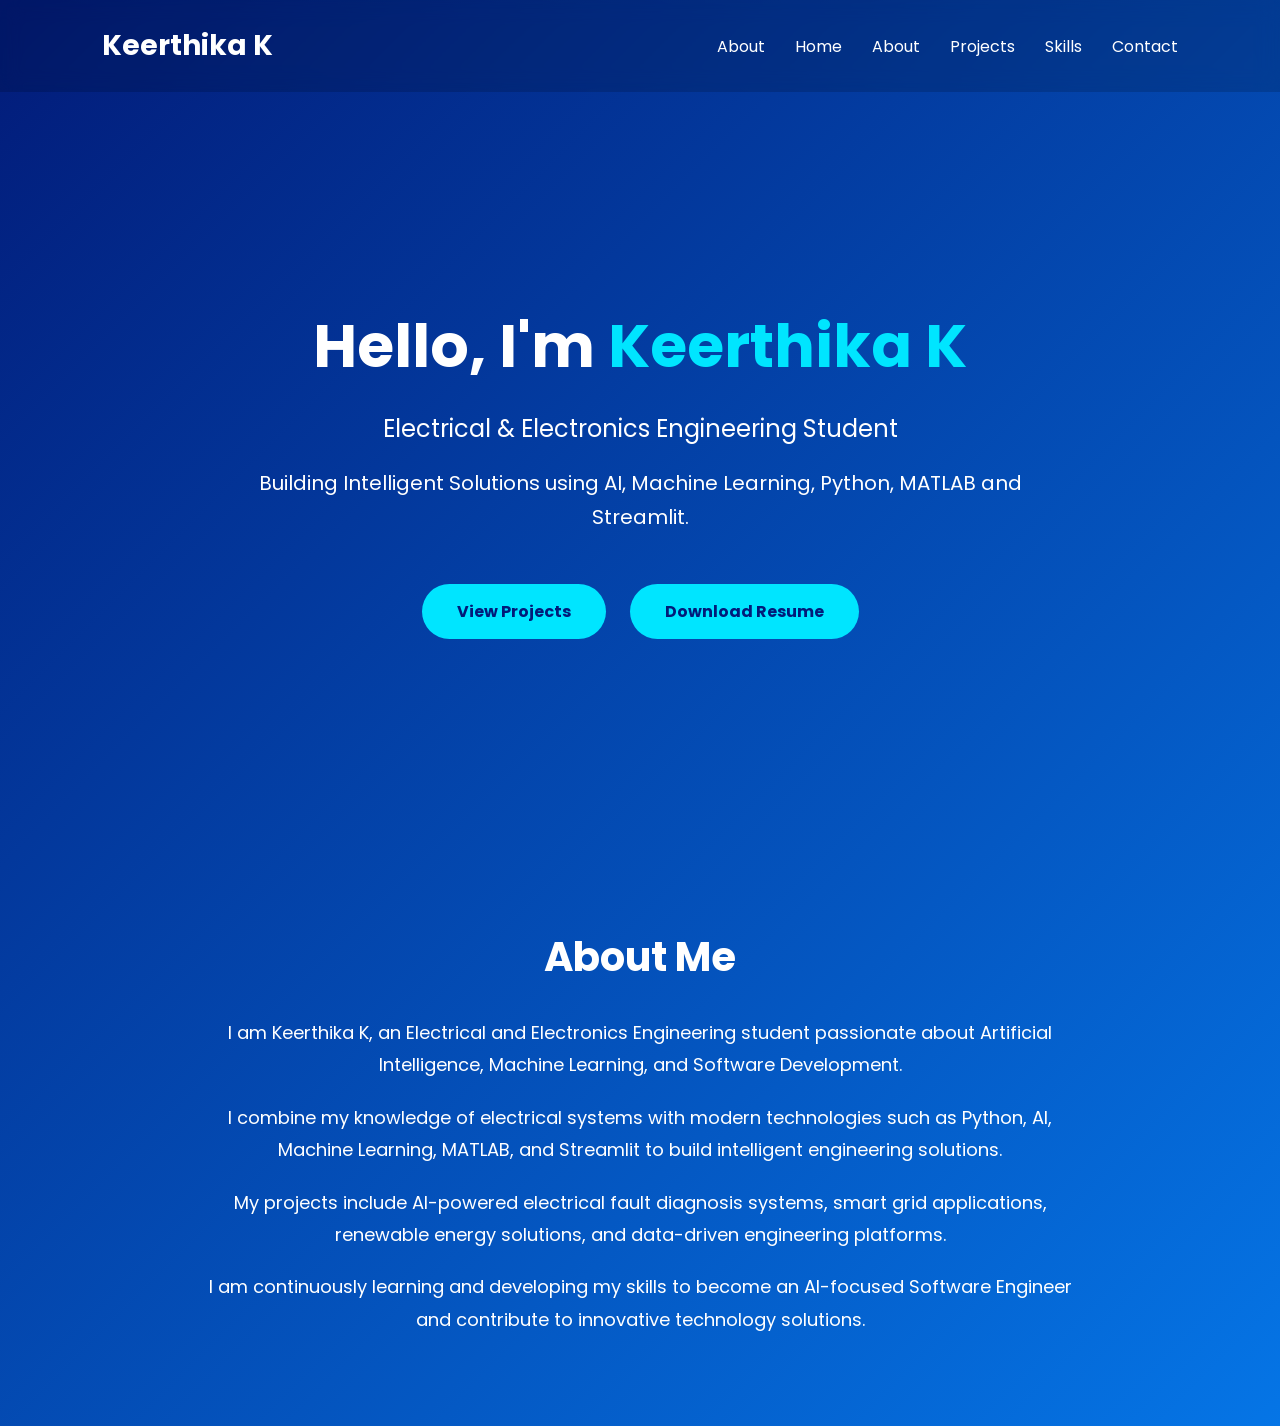
==== index.html @ fed1f384 "Updated portfolio website" ====
<!DOCTYPE html>
<html lang="en">
<head>
    <meta charset="UTF-8">
    <meta name="viewport" content="width=device-width, initial-scale=1.0">
    <title>Keerthika K | Portfolio</title>

    <link rel="stylesheet" href="style.css">

    <link rel="preconnect" href="https://fonts.googleapis.com">
    <link rel="preconnect" href="https://fonts.gstatic.com" crossorigin>

    <link href="https://fonts.googleapis.com/css2?family=Poppins:wght@300;400;600;700&display=swap" rel="stylesheet">

</head>

<body>

<nav>

<div class="logo">

Keerthika K

</div>

<ul>
<li><a href="#about">About</a></li>

<li><a href="#">Home</a></li>

<li><a href="#">About</a></li>

<li><a href="#">Projects</a></li>

<li><a href="#">Skills</a></li>

<li><a href="#">Contact</a></li>

</ul>

</nav>


<section class="hero">

<div class="hero-text">

<h1>Hello, I'm <span>Keerthika K</span></h1>

<h2>Electrical & Electronics Engineering Student</h2>

<p>

Building Intelligent Solutions using AI, Machine Learning,
Python, MATLAB and Streamlit.

</p>

<div class="buttons">

<a href="#">View Projects</a>

<a href="#">Download Resume</a>

</div>

</div>

</section>
<section id="about">
    <div class="about-container">

        <h2>About Me</h2>

        <p>
            I am Keerthika K, an Electrical and Electronics Engineering student
            passionate about Artificial Intelligence, Machine Learning, and Software Development.
        </p>

        <p>
            I combine my knowledge of electrical systems with modern technologies
            such as Python, AI, Machine Learning, MATLAB, and Streamlit to build
            intelligent engineering solutions.
        </p>

        <p>
            My projects include AI-powered electrical fault diagnosis systems,
            smart grid applications, renewable energy solutions, and data-driven
            engineering platforms.
        </p>

        <p>
            I am continuously learning and developing my skills to become an
            AI-focused Software Engineer and contribute to innovative technology solutions.
        </p>

    </div>
</section>

<script src="script.js"></script>

</body>

</html>
---- style.css ----
*{
    margin:0;
    padding:0;
    box-sizing:border-box;
    font-family:'Poppins',sans-serif;
}

body{
    background:linear-gradient(135deg,#021B79,#0575E6);
    color:white;
    min-height:100vh;
}
#about {
    padding: 70px 10%;
    text-align: center;
}

#about h2 {
    font-size: 40px;
    margin-bottom: 30px;
}

.about-container p {
    max-width: 900px;
    margin: 20px auto;
    font-size: 18px;
    line-height: 1.8;
}

/* Navigation */

nav{
    display:flex;
    justify-content:space-between;
    align-items:center;
    padding:25px 8%;
    position:sticky;
    top:0;
    background:rgba(0,0,0,0.15);
    backdrop-filter:blur(10px);
}

.logo{
    font-size:28px;
    font-weight:700;
    color:#ffffff;
}

nav ul{
    display:flex;
    list-style:none;
}

nav ul li{
    margin-left:30px;
}

nav ul li a{
    text-decoration:none;
    color:white;
    transition:.3s;
}

nav ul li a:hover{
    color:#00e5ff;
}

/* Hero Section */

.hero{
    display:flex;
    justify-content:center;
    align-items:center;
    text-align:center;
    height:85vh;
    padding:30px;
}

.hero-text{
    max-width:800px;
}

.hero h1{
    font-size:60px;
    margin-bottom:20px;
}

.hero span{
    color:#00e5ff;
}

.hero h2{
    font-weight:400;
    margin-bottom:20px;
}

.hero p{
    font-size:20px;
    line-height:1.7;
    margin-bottom:40px;
}

.buttons a{
    display:inline-block;
    margin:10px;
    padding:15px 35px;
    border-radius:40px;
    background:#00e5ff;
    color:#021B79;
    text-decoration:none;
    font-weight:bold;
    transition:.3s;
}

.buttons a:hover{
    transform:translateY(-5px);
    box-shadow:0 10px 25px rgba(0,229,255,.4);
}

/* Responsive */

@media(max-width:768px){

nav{
flex-direction:column;
}

nav ul{
margin-top:20px;
}

.hero h1{
font-size:40px;
}

.hero p{
font-size:18px;
}

}
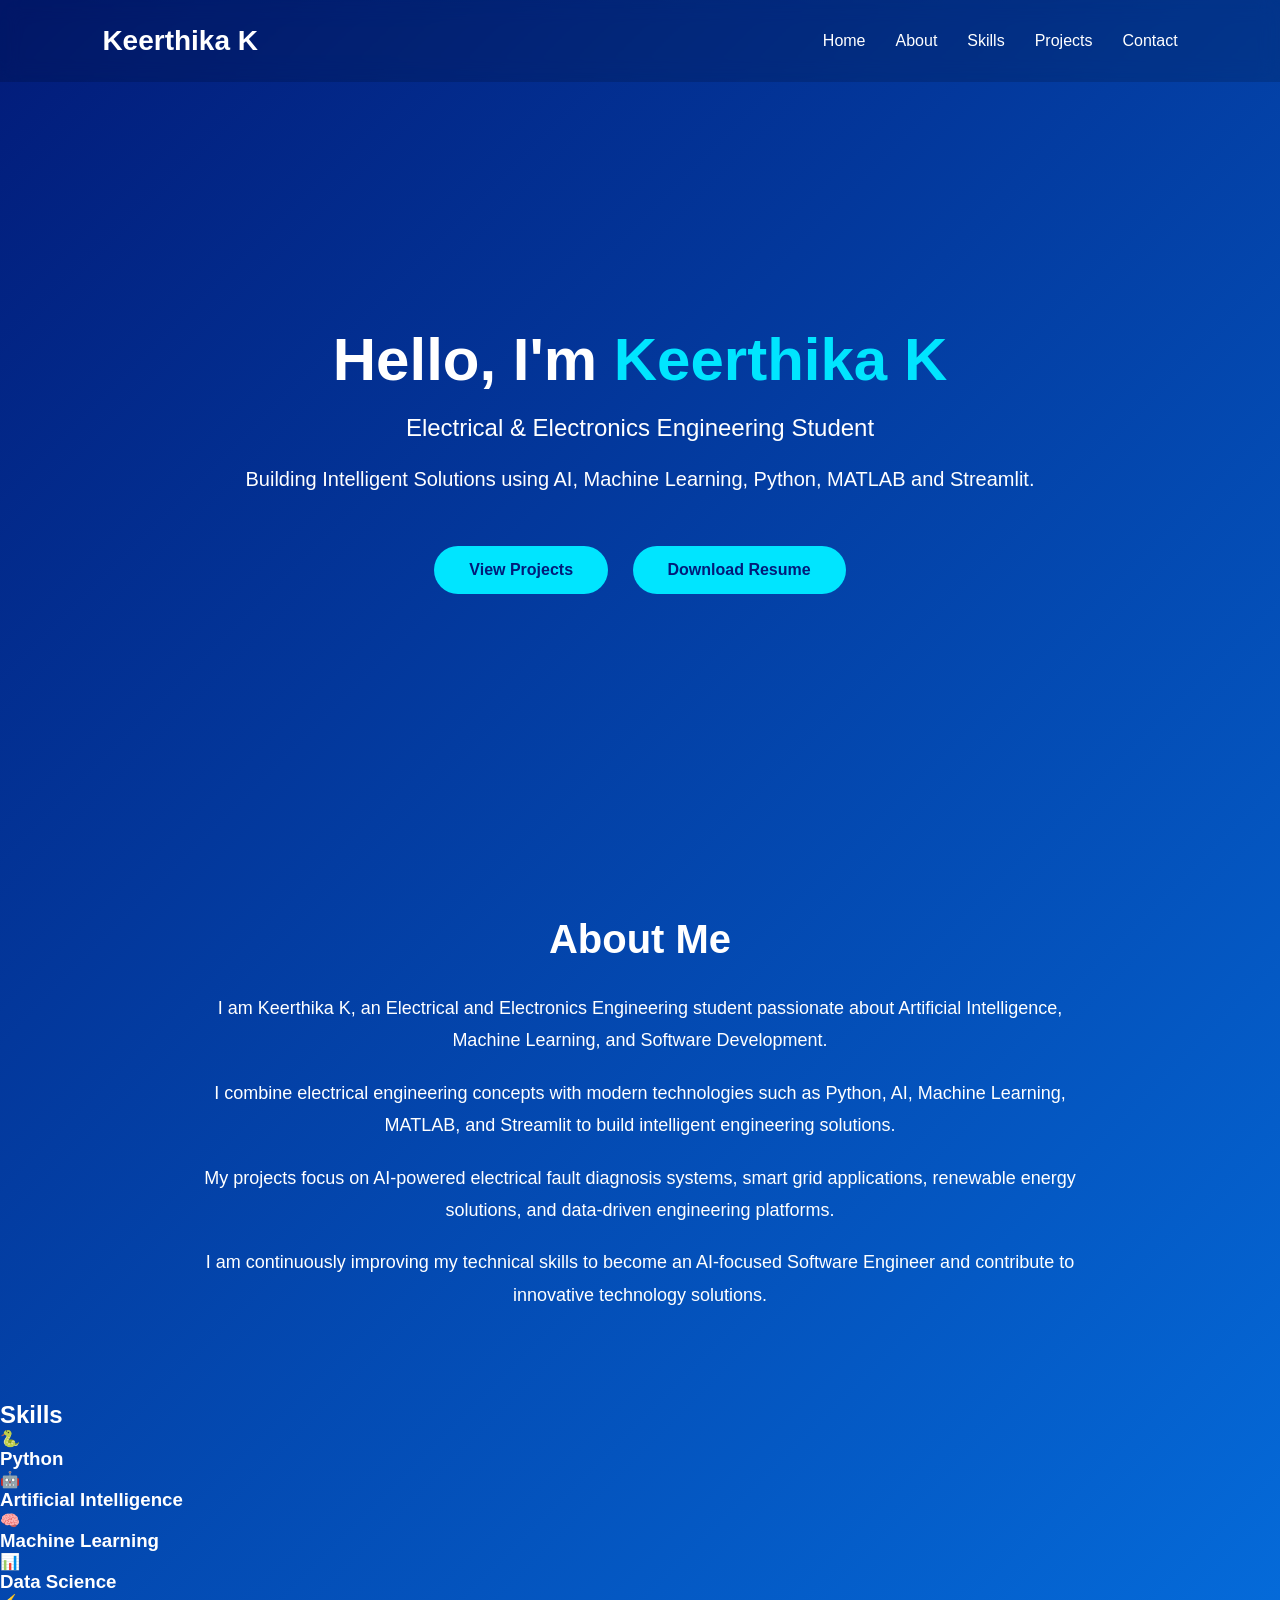
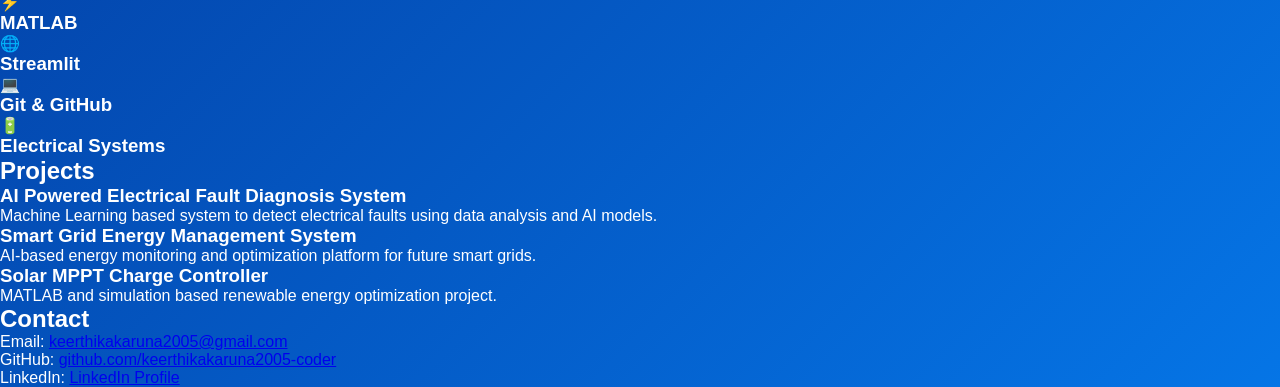
==== commit fa2f4fb8: "Added skills projects and contact sections" ====
--- a/index.html
+++ b/index.html
@@ -1,48 +1,44 @@
 <!DOCTYPE html>
 <html lang="en">
+
 <head>
-    <meta charset="UTF-8">
-    <meta name="viewport" content="width=device-width, initial-scale=1.0">
-    <title>Keerthika K | Portfolio</title>
-
-    <link rel="stylesheet" href="style.css">
-
-    <link rel="preconnect" href="https://fonts.googleapis.com">
-    <link rel="preconnect" href="https://fonts.gstatic.com" crossorigin>
-
-    <link href="https://fonts.googleapis.com/css2?family=Poppins:wght@300;400;600;700&display=swap" rel="stylesheet">
+<meta charset="UTF-8">
+<meta name="viewport" content="width=device-width, initial-scale=1.0">
+
+<title>Keerthika K | AI & Electrical Engineer</title>
+
+<link rel="stylesheet" href="style.css">
 
 </head>
 
+
 <body>
 
+<!-- Navigation -->
+
+<header>
+
 <nav>
 
-<div class="logo">
-
-Keerthika K
-
-</div>
+<h2 class="logo">Keerthika K</h2>
 
 <ul>
+<li><a href="#home">Home</a></li>
 <li><a href="#about">About</a></li>
-
-<li><a href="#">Home</a></li>
-
-<li><a href="#">About</a></li>
-
-<li><a href="#">Projects</a></li>
-
-<li><a href="#">Skills</a></li>
-
-<li><a href="#">Contact</a></li>
-
+<li><a href="#skills">Skills</a></li>
+<li><a href="#projects">Projects</a></li>
+<li><a href="#contact">Contact</a></li>
 </ul>
 
 </nav>
 
-
-<section class="hero">
+</header>
+
+
+
+<!-- Home Section -->
+
+<section id="home" class="hero">
 
 <div class="hero-text">
 
@@ -51,15 +47,14 @@
 <h2>Electrical & Electronics Engineering Student</h2>
 
 <p>
-
 Building Intelligent Solutions using AI, Machine Learning,
 Python, MATLAB and Streamlit.
-
-</p>
+</p>
+
 
 <div class="buttons">
 
-<a href="#">View Projects</a>
+<a href="#projects">View Projects</a>
 
 <a href="#">Download Resume</a>
 
@@ -68,38 +63,219 @@
 </div>
 
 </section>
+
+
+
+
+<!-- About Section -->
+
 <section id="about">
-    <div class="about-container">
-
-        <h2>About Me</h2>
-
-        <p>
-            I am Keerthika K, an Electrical and Electronics Engineering student
-            passionate about Artificial Intelligence, Machine Learning, and Software Development.
-        </p>
-
-        <p>
-            I combine my knowledge of electrical systems with modern technologies
-            such as Python, AI, Machine Learning, MATLAB, and Streamlit to build
-            intelligent engineering solutions.
-        </p>
-
-        <p>
-            My projects include AI-powered electrical fault diagnosis systems,
-            smart grid applications, renewable energy solutions, and data-driven
-            engineering platforms.
-        </p>
-
-        <p>
-            I am continuously learning and developing my skills to become an
-            AI-focused Software Engineer and contribute to innovative technology solutions.
-        </p>
-
-    </div>
-</section>
+
+<div class="about-container">
+
+<h2>About Me</h2>
+
+
+<p>
+I am Keerthika K, an Electrical and Electronics Engineering student
+passionate about Artificial Intelligence, Machine Learning, and Software Development.
+</p>
+
+
+<p>
+I combine electrical engineering concepts with modern technologies
+such as Python, AI, Machine Learning, MATLAB, and Streamlit to build
+intelligent engineering solutions.
+</p>
+
+
+<p>
+My projects focus on AI-powered electrical fault diagnosis systems,
+smart grid applications, renewable energy solutions, and data-driven
+engineering platforms.
+</p>
+
+
+<p>
+I am continuously improving my technical skills to become an
+AI-focused Software Engineer and contribute to innovative technology solutions.
+</p>
+
+
+</div>
+
+</section>
+
+
+
+
+
+<!-- Skills Section -->
+
+<section id="skills">
+
+<h2>Skills</h2>
+
+
+<div class="skill-container">
+
+
+<div class="skill-card">
+🐍
+<h3>Python</h3>
+</div>
+
+
+<div class="skill-card">
+🤖
+<h3>Artificial Intelligence</h3>
+</div>
+
+
+<div class="skill-card">
+🧠
+<h3>Machine Learning</h3>
+</div>
+
+
+<div class="skill-card">
+📊
+<h3>Data Science</h3>
+</div>
+
+
+<div class="skill-card">
+⚡
+<h3>MATLAB</h3>
+</div>
+
+
+<div class="skill-card">
+🌐
+<h3>Streamlit</h3>
+</div>
+
+
+<div class="skill-card">
+💻
+<h3>Git & GitHub</h3>
+</div>
+
+
+<div class="skill-card">
+🔋
+<h3>Electrical Systems</h3>
+</div>
+
+
+</div>
+
+</section>
+
+
+
+
+
+
+<!-- Projects Section -->
+
+<section id="projects">
+
+<h2>Projects</h2>
+
+
+<div class="project-container">
+
+
+<div class="project-card">
+
+<h3>AI Powered Electrical Fault Diagnosis System</h3>
+
+<p>
+Machine Learning based system to detect electrical faults
+using data analysis and AI models.
+</p>
+
+</div>
+
+
+
+<div class="project-card">
+
+<h3>Smart Grid Energy Management System</h3>
+
+<p>
+AI-based energy monitoring and optimization platform
+for future smart grids.
+</p>
+
+</div>
+
+
+
+
+<div class="project-card">
+
+<h3>Solar MPPT Charge Controller</h3>
+
+<p>
+MATLAB and simulation based renewable energy optimization project.
+</p>
+
+</div>
+
+
+</div>
+
+</section>
+
+
+
+
+
+
+
+<!-- Contact Section -->
+
+
+<section id="contact">
+
+
+<h2>Contact</h2>
+
+
+<p>Email:
+<a href="mailto:keerthikakaruna2005@gmail.com">
+keerthikakaruna2005@gmail.com
+</a>
+</p>
+
+
+<p>
+GitHub:
+<a href="https://github.com/keerthikakaruna2005-coder">
+github.com/keerthikakaruna2005-coder
+</a>
+</p>
+
+
+<p>
+LinkedIn:
+<a href="#">
+LinkedIn Profile
+</a>
+</p>
+
+
+</section>
+
+
+
+
 
 <script src="script.js"></script>
 
+
 </body>
 
 </html>
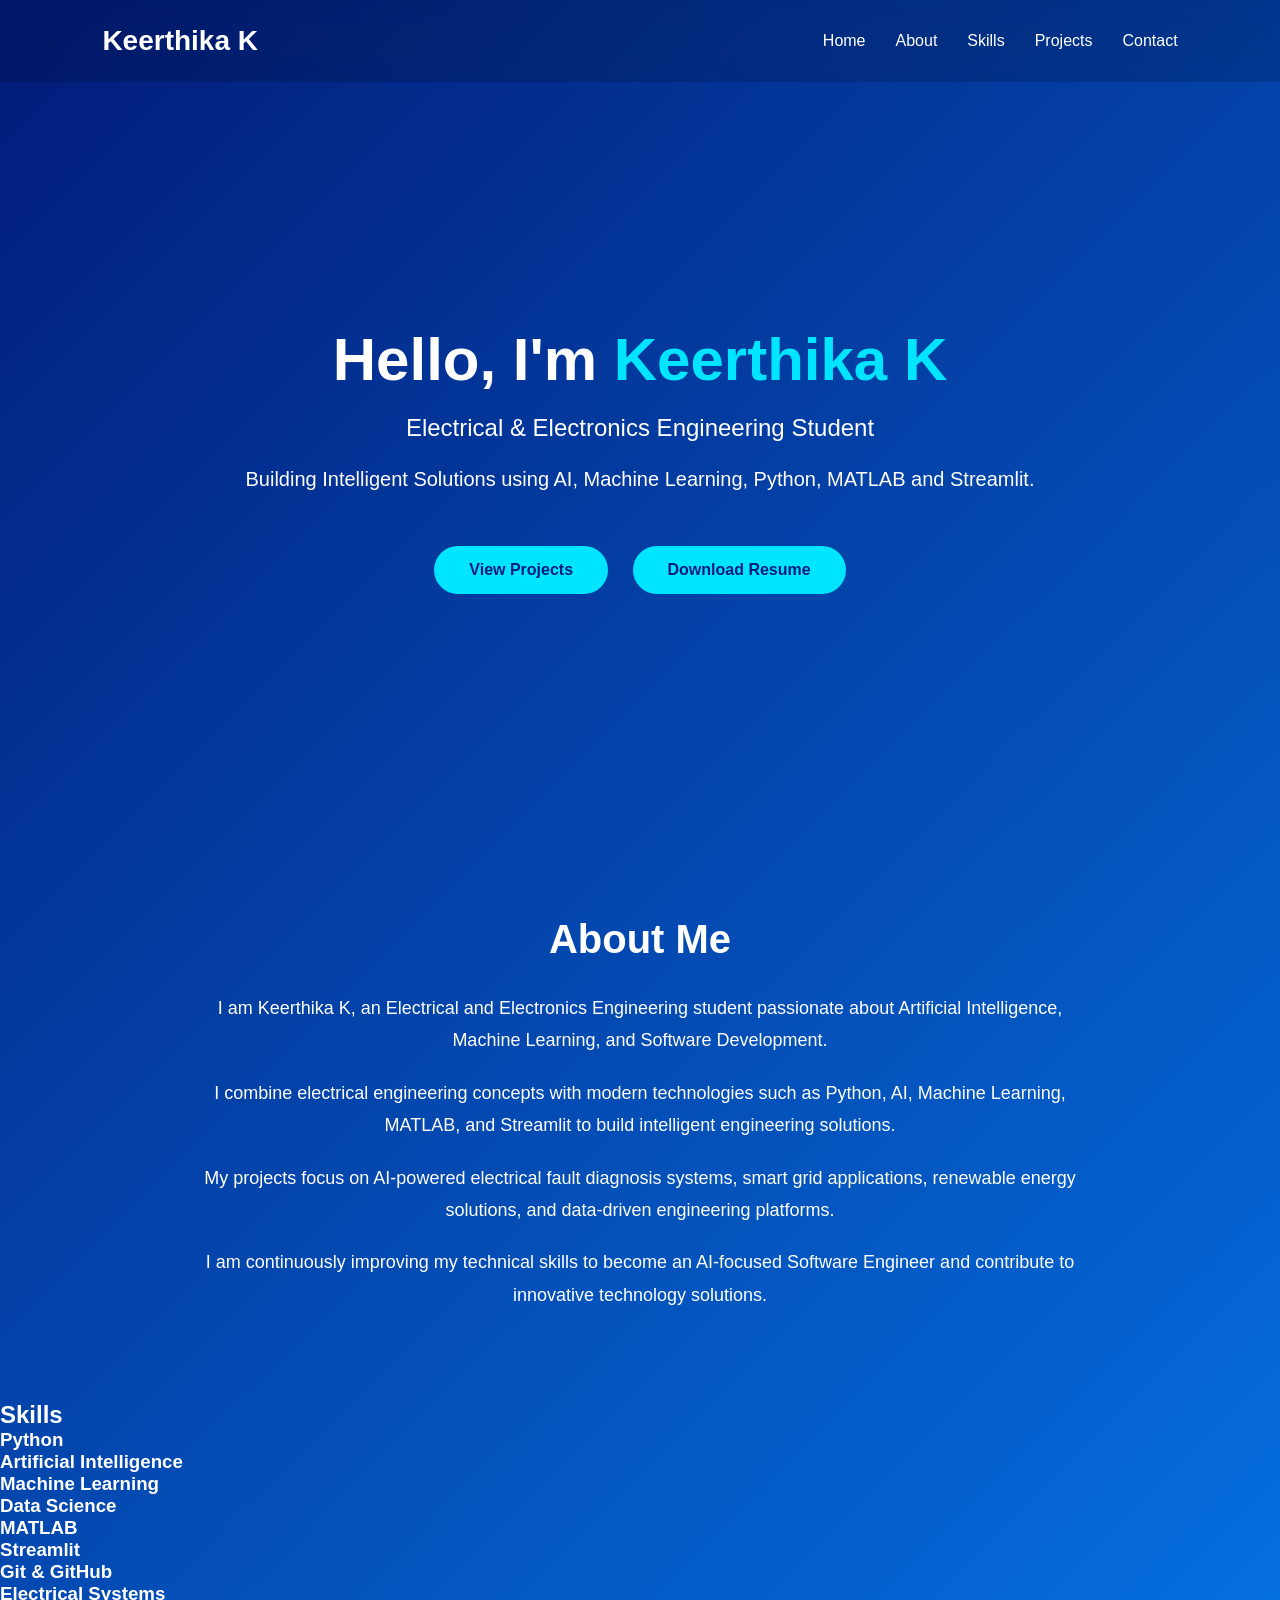
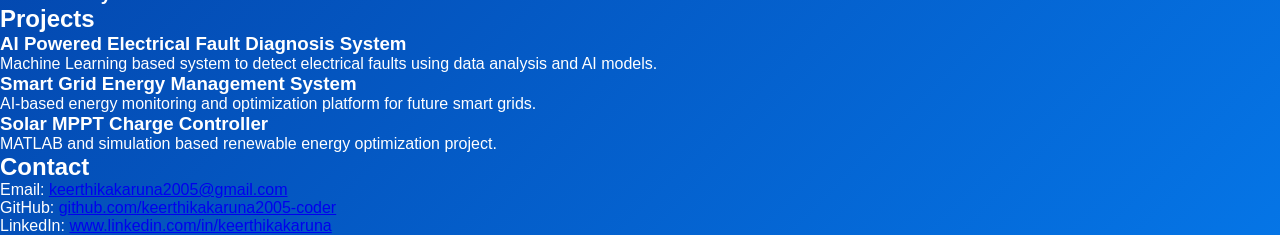
==== commit 2229a610: "Update index.html" ====
--- a/index.html
+++ b/index.html
@@ -121,49 +121,49 @@
 
 
 <div class="skill-card">
-🐍
+
 <h3>Python</h3>
 </div>
 
 
 <div class="skill-card">
-🤖
+
 <h3>Artificial Intelligence</h3>
 </div>
 
 
 <div class="skill-card">
-🧠
+
 <h3>Machine Learning</h3>
 </div>
 
 
 <div class="skill-card">
-📊
+
 <h3>Data Science</h3>
 </div>
 
 
 <div class="skill-card">
-⚡
+
 <h3>MATLAB</h3>
 </div>
 
 
 <div class="skill-card">
-🌐
+
 <h3>Streamlit</h3>
 </div>
 
 
 <div class="skill-card">
-💻
+
 <h3>Git & GitHub</h3>
 </div>
 
 
 <div class="skill-card">
-🔋
+
 <h3>Electrical Systems</h3>
 </div>
 
@@ -261,8 +261,8 @@
 
 <p>
 LinkedIn:
-<a href="#">
-LinkedIn Profile
+<a href="www.linkedin.com/in/keerthikakaruna">
+www.linkedin.com/in/keerthikakaruna
 </a>
 </p>
 
@@ -278,4 +278,4 @@
 
 </body>
 
-</html>+</html>
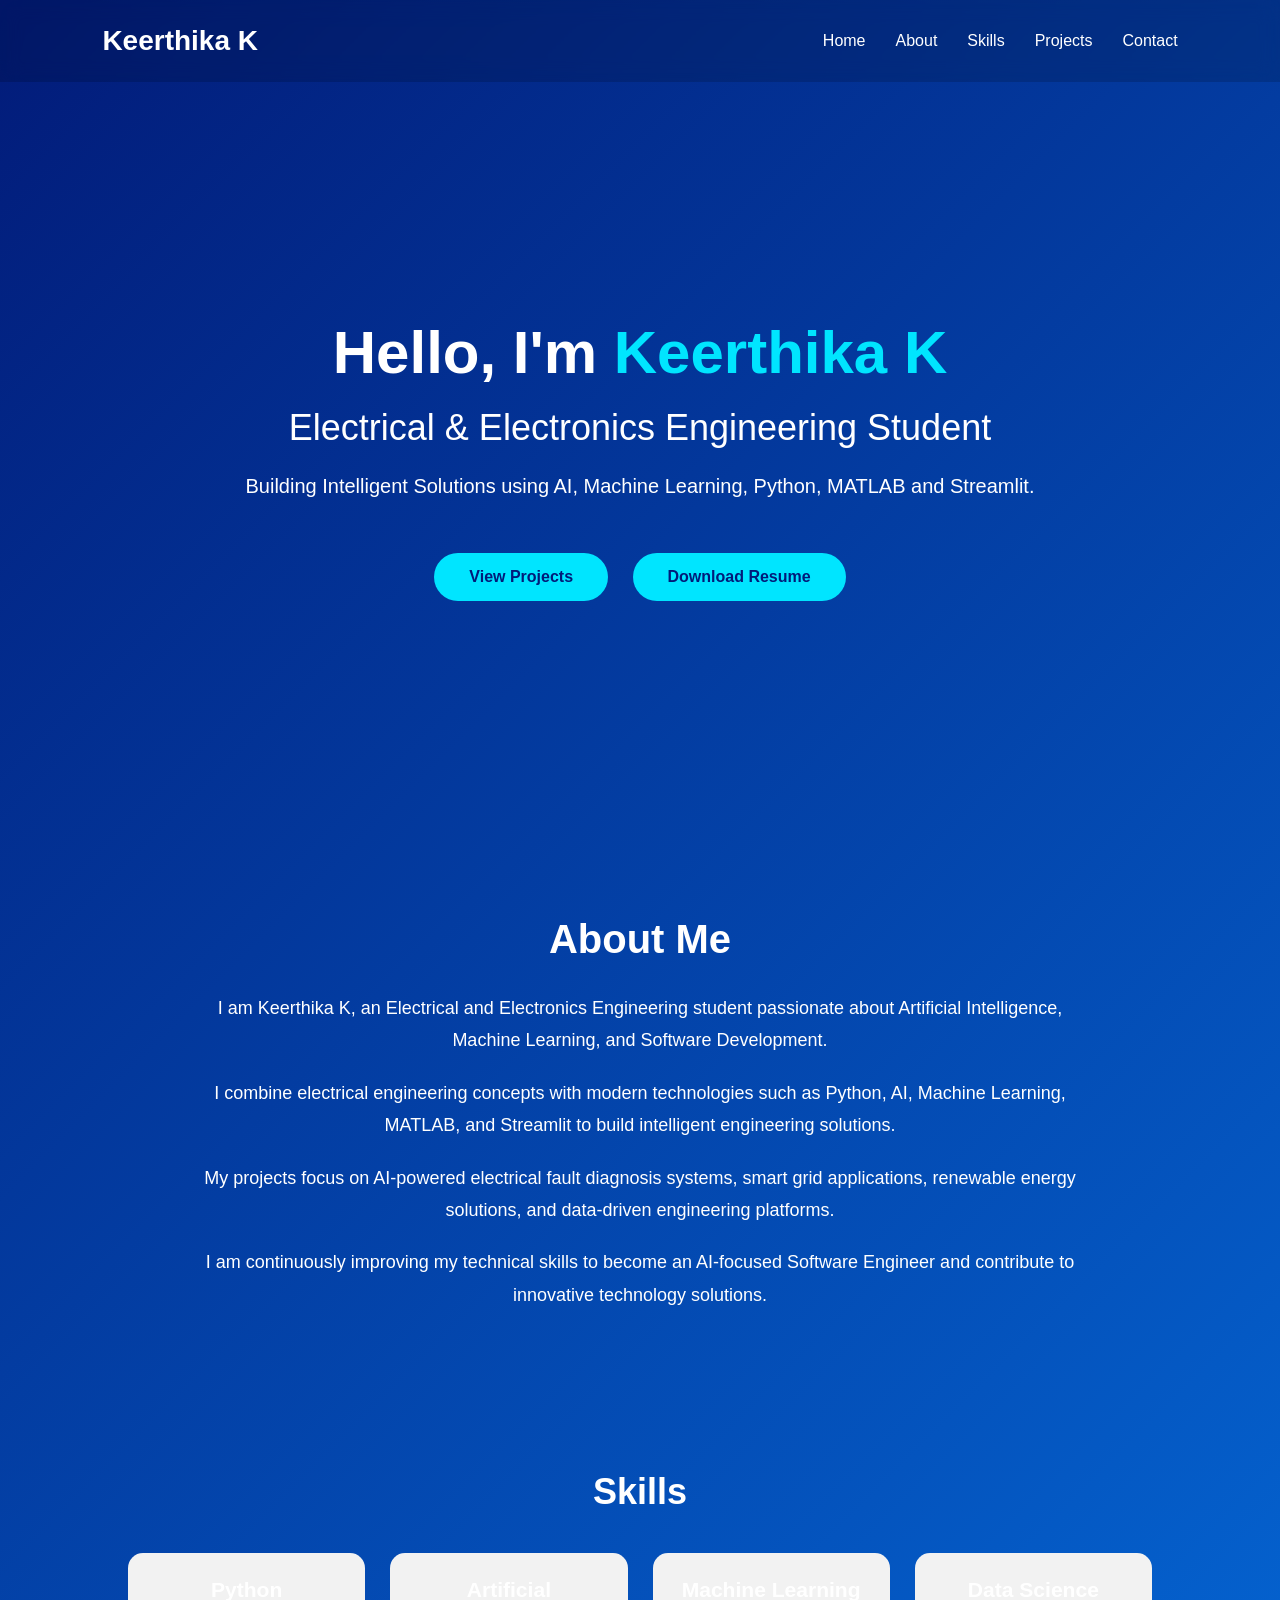
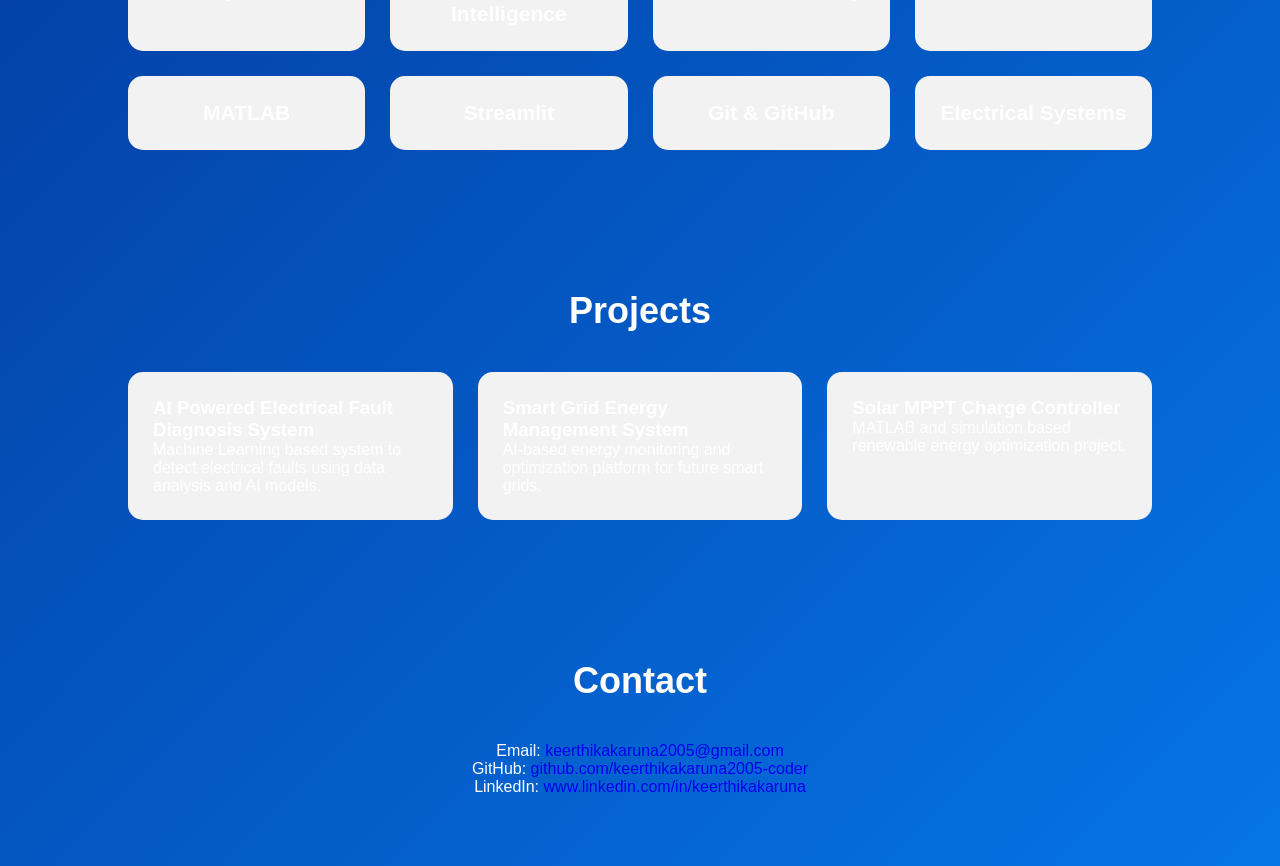
==== commit 3bbc84d4: "Added About page" ====
--- a/index.html
+++ b/index.html
@@ -24,7 +24,7 @@
 
 <ul>
 <li><a href="#home">Home</a></li>
-<li><a href="#about">About</a></li>
+<li><a href="about.html">About</a></li>
 <li><a href="#skills">Skills</a></li>
 <li><a href="#projects">Projects</a></li>
 <li><a href="#contact">Contact</a></li>
--- a/style.css
+++ b/style.css
@@ -137,4 +137,131 @@
 font-size:18px;
 }
 
+}
+/* General Sections */
+
+section {
+    padding: 70px 10%;
+}
+
+section h2 {
+    text-align: center;
+    font-size: 36px;
+    margin-bottom: 40px;
+}
+
+
+/* About Section */
+
+.about-container {
+    max-width: 900px;
+    margin: auto;
+    text-align: center;
+}
+
+.about-container p {
+    line-height: 1.8;
+    font-size: 18px;
+}
+
+
+
+/* Skills Section */
+
+#skills {
+    text-align: center;
+}
+
+
+.skill-container {
+    display: grid;
+    grid-template-columns: repeat(4, 1fr);
+    gap: 25px;
+}
+
+
+.skill-card {
+    padding: 25px;
+    border-radius: 15px;
+    text-align: center;
+    background: #f2f2f2;
+    font-size: 18px;
+    transition: 0.3s;
+}
+
+
+.skill-card:hover {
+    transform: translateY(-10px);
+}
+
+
+
+/* Projects Section */
+
+
+.project-container {
+
+    display: grid;
+    grid-template-columns: repeat(3, 1fr);
+    gap: 25px;
+
+}
+
+
+.project-card {
+
+    padding: 25px;
+    border-radius: 15px;
+    background: #f2f2f2;
+    transition: 0.3s;
+
+}
+
+
+.project-card:hover {
+
+    transform: translateY(-10px);
+
+}
+
+
+
+/* Contact */
+
+
+#contact {
+
+    text-align: center;
+
+}
+
+
+#contact a {
+
+    text-decoration: none;
+
+}
+.page{
+
+padding:80px 10%;
+text-align:center;
+
+}
+
+
+.page h1{
+
+font-size:40px;
+margin-bottom:30px;
+
+}
+
+
+.page p{
+
+max-width:900px;
+margin:20px auto;
+font-size:18px;
+line-height:1.8;
+
 }
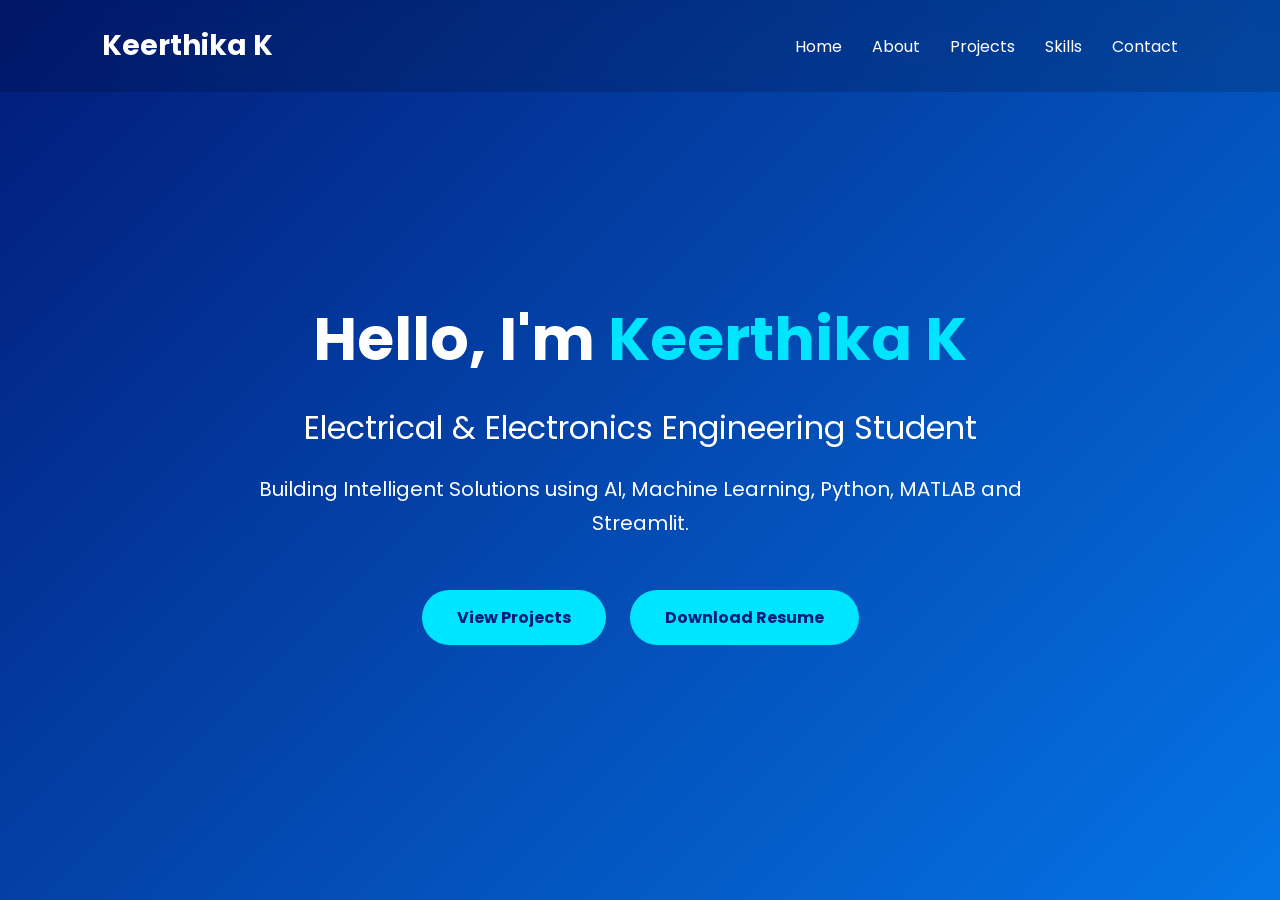
==== commit b45c7d37: "Update index.html" ====
--- a/index.html
+++ b/index.html
@@ -1,44 +1,45 @@
 <!DOCTYPE html>
 <html lang="en">
+<head>
+    <meta charset="UTF-8">
+    <meta name="viewport" content="width=device-width, initial-scale=1.0">
+    <title>Keerthika K | Portfolio</title>
 
-<head>
-<meta charset="UTF-8">
-<meta name="viewport" content="width=device-width, initial-scale=1.0">
+    <link rel="stylesheet" href="style.css">
 
-<title>Keerthika K | AI & Electrical Engineer</title>
+    <link rel="preconnect" href="https://fonts.googleapis.com">
+    <link rel="preconnect" href="https://fonts.gstatic.com" crossorigin>
 
-<link rel="stylesheet" href="style.css">
+    <link href="https://fonts.googleapis.com/css2?family=Poppins:wght@300;400;600;700&display=swap" rel="stylesheet">
 
 </head>
 
-
 <body>
-
-<!-- Navigation -->
-
-<header>
 
 <nav>
 
-<h2 class="logo">Keerthika K</h2>
+<div class="logo">
+
+Keerthika K
+
+</div>
 
 <ul>
-<li><a href="#home">Home</a></li>
+
+<li><a href="#">Home</a></li>
+
 <li><a href="about.html">About</a></li>
-<li><a href="#skills">Skills</a></li>
-<li><a href="#projects">Projects</a></li>
-<li><a href="#contact">Contact</a></li>
+
+<li><a href="projects.html">Projects</a></li>
+<li><a href="skills.html">Skills</a></li>
+<li><a href="contact.html">Contact</a></li>
+
 </ul>
 
 </nav>
 
-</header>
 
-
-
-<!-- Home Section -->
-
-<section id="home" class="hero">
+<section class="hero">
 
 <div class="hero-text">
 
@@ -47,14 +48,15 @@
 <h2>Electrical & Electronics Engineering Student</h2>
 
 <p>
+
 Building Intelligent Solutions using AI, Machine Learning,
 Python, MATLAB and Streamlit.
+
 </p>
-
 
 <div class="buttons">
 
-<a href="#projects">View Projects</a>
+<a href="#">View Projects</a>
 
 <a href="#">Download Resume</a>
 
@@ -64,217 +66,7 @@
 
 </section>
 
-
-
-
-<!-- About Section -->
-
-<section id="about">
-
-<div class="about-container">
-
-<h2>About Me</h2>
-
-
-<p>
-I am Keerthika K, an Electrical and Electronics Engineering student
-passionate about Artificial Intelligence, Machine Learning, and Software Development.
-</p>
-
-
-<p>
-I combine electrical engineering concepts with modern technologies
-such as Python, AI, Machine Learning, MATLAB, and Streamlit to build
-intelligent engineering solutions.
-</p>
-
-
-<p>
-My projects focus on AI-powered electrical fault diagnosis systems,
-smart grid applications, renewable energy solutions, and data-driven
-engineering platforms.
-</p>
-
-
-<p>
-I am continuously improving my technical skills to become an
-AI-focused Software Engineer and contribute to innovative technology solutions.
-</p>
-
-
-</div>
-
-</section>
-
-
-
-
-
-<!-- Skills Section -->
-
-<section id="skills">
-
-<h2>Skills</h2>
-
-
-<div class="skill-container">
-
-
-<div class="skill-card">
-
-<h3>Python</h3>
-</div>
-
-
-<div class="skill-card">
-
-<h3>Artificial Intelligence</h3>
-</div>
-
-
-<div class="skill-card">
-
-<h3>Machine Learning</h3>
-</div>
-
-
-<div class="skill-card">
-
-<h3>Data Science</h3>
-</div>
-
-
-<div class="skill-card">
-
-<h3>MATLAB</h3>
-</div>
-
-
-<div class="skill-card">
-
-<h3>Streamlit</h3>
-</div>
-
-
-<div class="skill-card">
-
-<h3>Git & GitHub</h3>
-</div>
-
-
-<div class="skill-card">
-
-<h3>Electrical Systems</h3>
-</div>
-
-
-</div>
-
-</section>
-
-
-
-
-
-
-<!-- Projects Section -->
-
-<section id="projects">
-
-<h2>Projects</h2>
-
-
-<div class="project-container">
-
-
-<div class="project-card">
-
-<h3>AI Powered Electrical Fault Diagnosis System</h3>
-
-<p>
-Machine Learning based system to detect electrical faults
-using data analysis and AI models.
-</p>
-
-</div>
-
-
-
-<div class="project-card">
-
-<h3>Smart Grid Energy Management System</h3>
-
-<p>
-AI-based energy monitoring and optimization platform
-for future smart grids.
-</p>
-
-</div>
-
-
-
-
-<div class="project-card">
-
-<h3>Solar MPPT Charge Controller</h3>
-
-<p>
-MATLAB and simulation based renewable energy optimization project.
-</p>
-
-</div>
-
-
-</div>
-
-</section>
-
-
-
-
-
-
-
-<!-- Contact Section -->
-
-
-<section id="contact">
-
-
-<h2>Contact</h2>
-
-
-<p>Email:
-<a href="mailto:keerthikakaruna2005@gmail.com">
-keerthikakaruna2005@gmail.com
-</a>
-</p>
-
-
-<p>
-GitHub:
-<a href="https://github.com/keerthikakaruna2005-coder">
-github.com/keerthikakaruna2005-coder
-</a>
-</p>
-
-
-<p>
-LinkedIn:
-<a href="www.linkedin.com/in/keerthikakaruna">
-www.linkedin.com/in/keerthikakaruna
-</a>
-</p>
-
-
-</section>
-
-
-
-
-
 <script src="script.js"></script>
-
 
 </body>
 
--- a/style.css
+++ b/style.css
@@ -9,22 +9,6 @@
     background:linear-gradient(135deg,#021B79,#0575E6);
     color:white;
     min-height:100vh;
-}
-#about {
-    padding: 70px 10%;
-    text-align: center;
-}
-
-#about h2 {
-    font-size: 40px;
-    margin-bottom: 30px;
-}
-
-.about-container p {
-    max-width: 900px;
-    margin: 20px auto;
-    font-size: 18px;
-    line-height: 1.8;
 }
 
 /* Navigation */
@@ -138,6 +122,28 @@
 }
 
 }
+/* Only skills page */
+
+.skills-page .skill-card h3,
+.skills-page .skill-card p {
+
+    color:black;
+
+}
+.contact-page a{
+
+color:#00bfff;
+text-decoration:none;
+
+}
+
+
+.contact-page p{
+
+color:white;
+font-size:18px;
+
+}
 /* General Sections */
 
 section {
@@ -241,6 +247,114 @@
     text-decoration: none;
 
 }
+@media(max-width:768px){
+
+.skill-container{
+
+grid-template-columns:1fr;
+
+}
+
+
+.project-container{
+
+grid-template-columns:1fr;
+
+}
+
+}
+/* ===== GLOBAL ===== */
+
+section{
+    padding: 60px 10%;
+}
+
+section h2{
+    text-align:center;
+    font-size:32px;
+    margin-bottom:30px;
+}
+
+/* ===== ABOUT ===== */
+
+#about{
+    text-align:center;
+}
+
+#about p{
+    max-width:900px;
+    margin:15px auto;
+    font-size:18px;
+    line-height:1.8;
+}
+
+/* ===== SKILLS (CARDS) ===== */
+
+#skills{
+    text-align:center;
+}
+
+.skill-container{
+    display:grid;
+    grid-template-columns:repeat(auto-fit, minmax(180px, 1fr));
+    gap:20px;
+    margin-top:20px;
+}
+
+.skill-card{
+    background:#f5f5f5;
+    padding:20px;
+    border-radius:12px;
+    text-align:center;
+    font-weight:bold;
+    transition:0.3s;
+}
+
+.skill-card:hover{
+    transform:translateY(-8px);
+    background:#e0e0e0;
+}
+
+/* ===== PROJECTS (CARDS) ===== */
+
+.project-container{
+    display:grid;
+    grid-template-columns:repeat(auto-fit, minmax(250px, 1fr));
+    gap:20px;
+}
+
+.project-card{
+    background:#f5f5f5;
+    padding:20px;
+    border-radius:12px;
+    transition:0.3s;
+}
+
+.project-card:hover{
+    transform:translateY(-8px);
+    background:#e0e0e0;
+}
+
+/* ===== CONTACT ===== */
+
+#contact{
+    text-align:center;
+}
+
+#contact a{
+    display:block;
+    margin:10px 0;
+    text-decoration:none;
+    color:white;
+}
+
+/* ===== MOBILE RESPONSIVE ===== */
+
+@media(max-width:768px){
+    section{
+        padding:40px 5%;
+    }
+}
 .page{
 
 padding:80px 10%;
@@ -264,4 +378,90 @@
 font-size:18px;
 line-height:1.8;
 
-}+}
+/* ===== PROJECT PAGE STYLE ===== */
+
+.project-card {
+
+    background: rgba(255,255,255,0.12);
+
+    border: 1px solid rgba(255,255,255,0.3);
+
+    color:white;
+
+    padding:30px;
+
+    border-radius:20px;
+
+    text-align:center;
+
+    backdrop-filter:blur(10px);
+
+}
+
+
+.project-card h2{
+
+    color:#00e5ff;
+
+    font-size:24px;
+
+    margin-bottom:15px;
+
+}
+
+
+.project-card p{
+
+    color:white;
+
+    line-height:1.7;
+
+}
+
+
+
+/* ===== CONTACT PAGE STYLE ===== */
+
+
+.contact p{
+
+    color:white;
+
+    font-size:20px;
+
+    margin:20px;
+
+}
+
+
+.contact a{
+
+    color:#00e5ff;
+
+    text-decoration:none;
+
+}
+
+
+.contact a:hover{
+
+    color:white;
+
+}
+
+
+
+/* Project and Contact page headings */
+
+.page h1{
+
+    color:white;
+
+    text-align:center;
+
+    font-size:45px;
+
+    margin-bottom:40px;
+
+}
